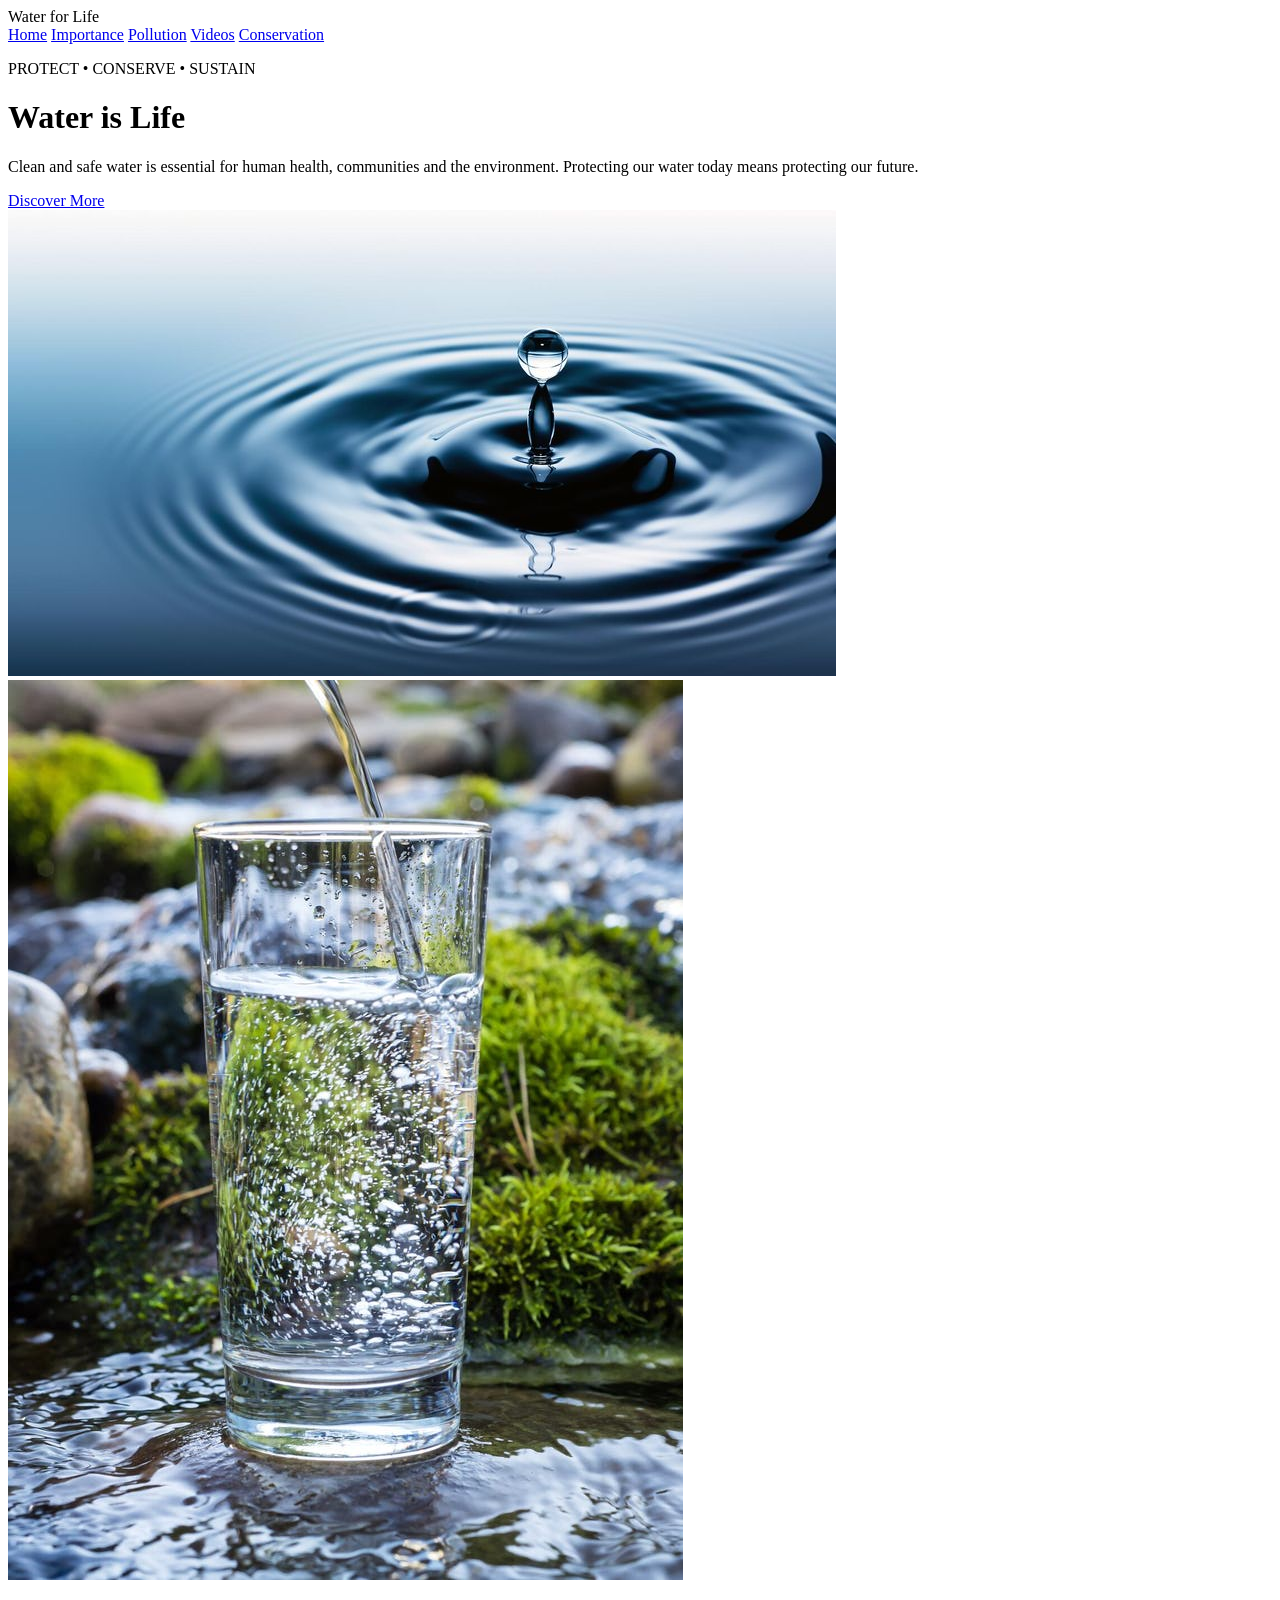
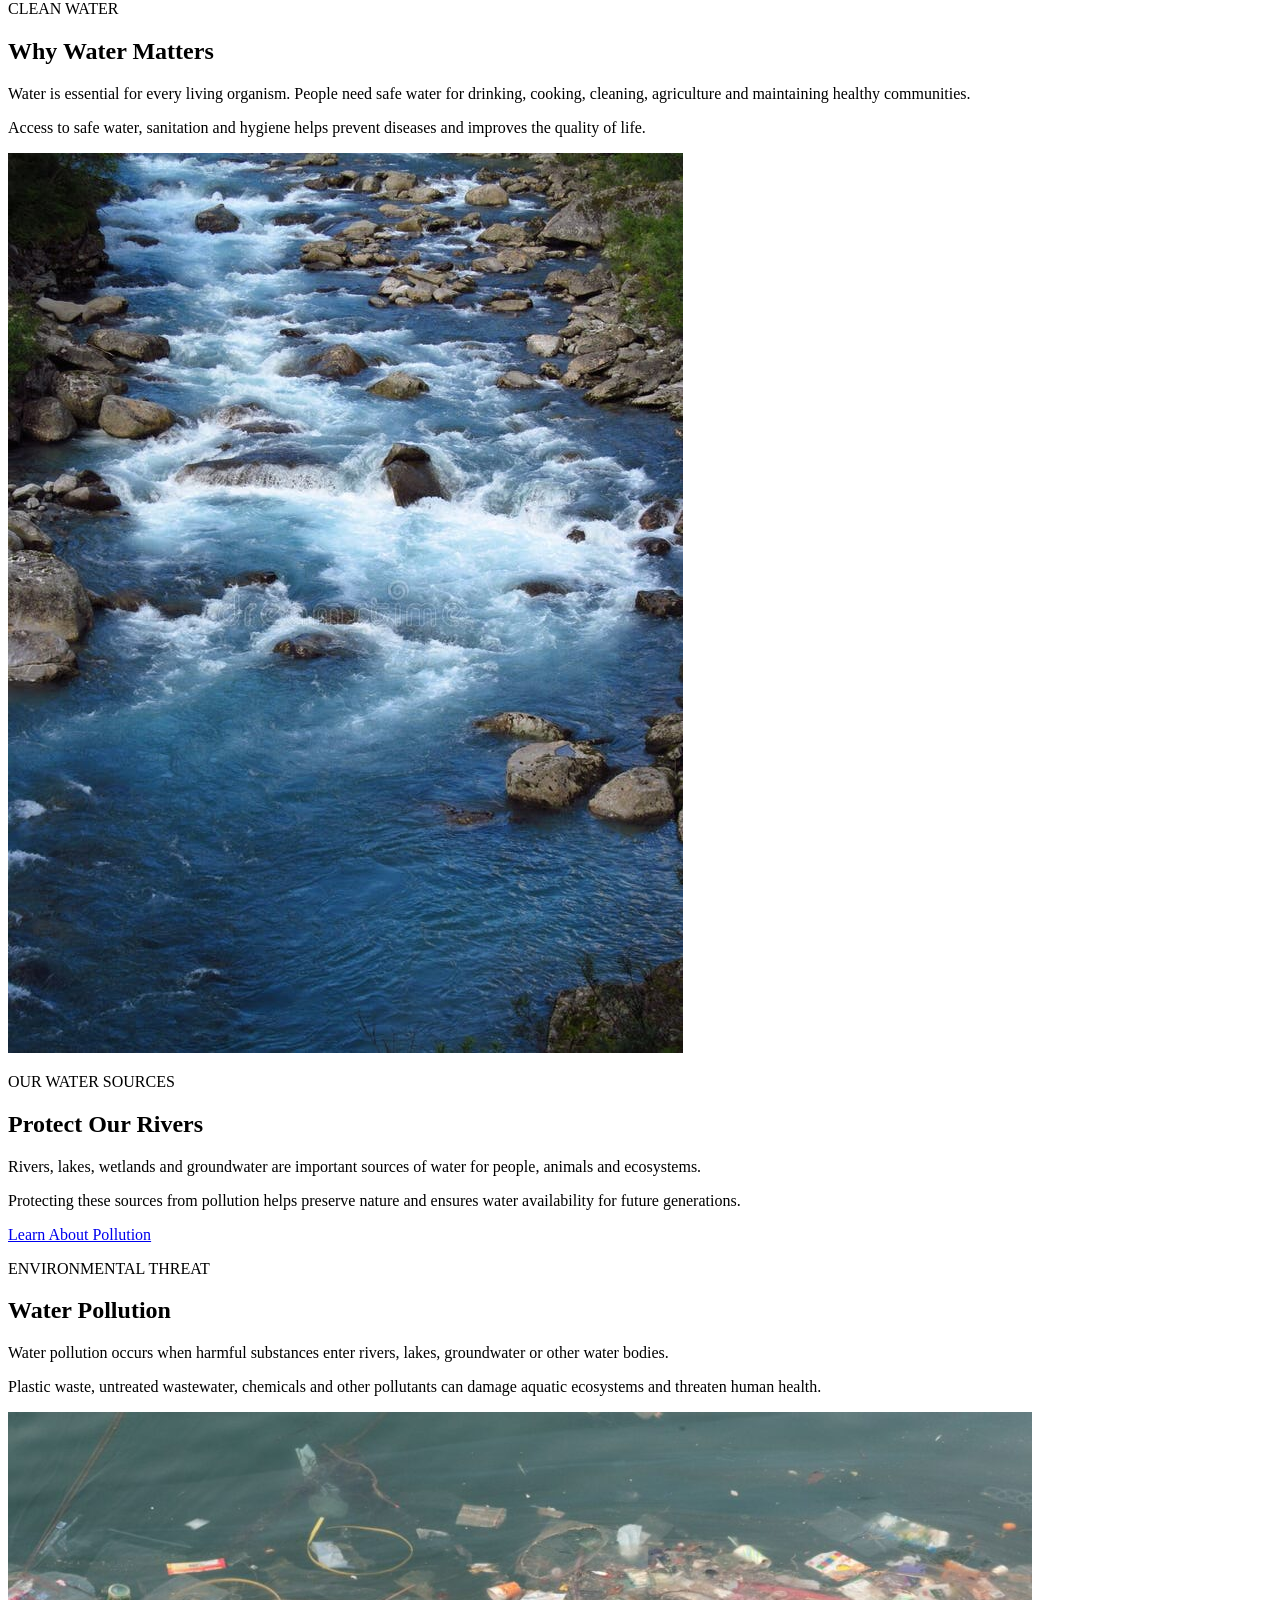
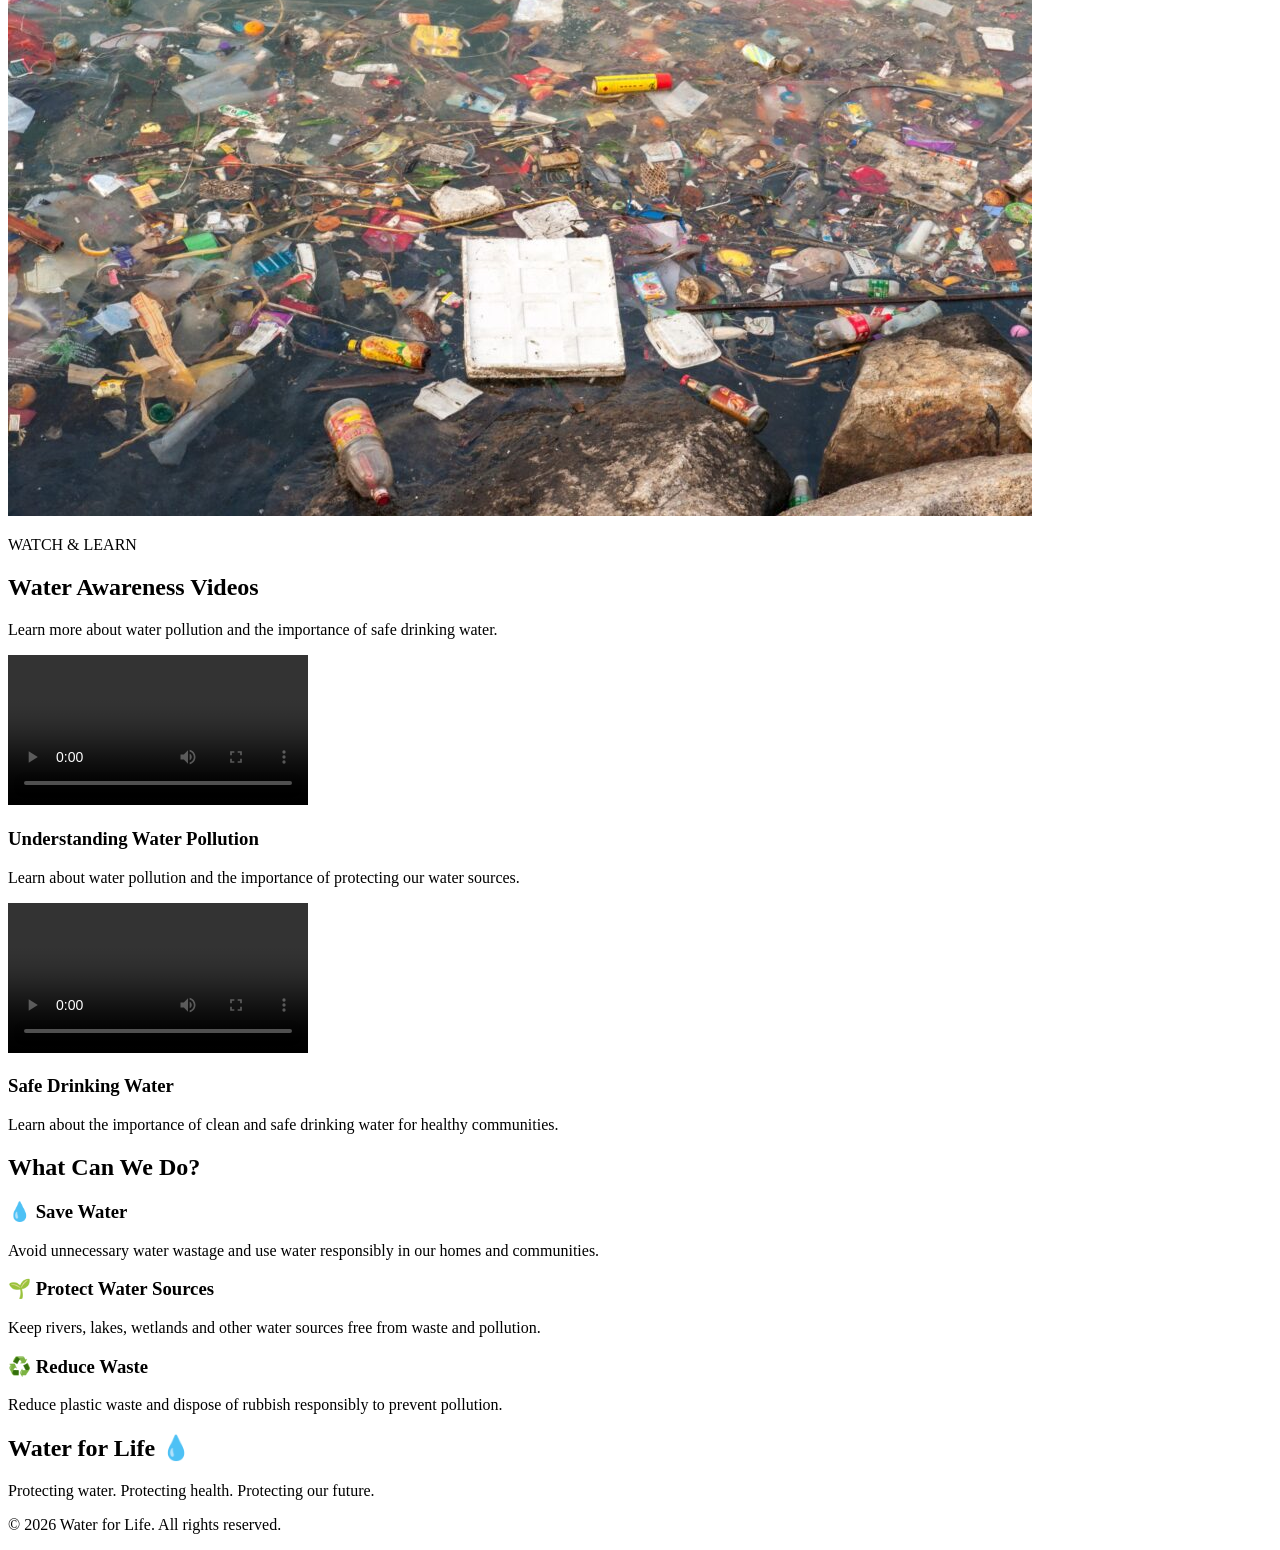
==== index.html @ c3ae172d "Rename index (1).html to index.html" ====
<!DOCTYPE html>
<html lang="en">

<head>
    <meta charset="UTF-8">
    <meta name="viewport" content="width=device-width, initial-scale=1.0">

    <title>Water for Life</title>

    <link rel="stylesheet" href="style.css">
</head>

<body>

    <!-- NAVIGATION -->
    <nav>

        <div class="logo">
             Water for Life
        </div>

        <div class="nav-links">
            <a href="#home">Home</a>
            <a href="#importance">Importance</a>
            <a href="#pollution">Pollution</a>
            <a href="#videos">Videos</a>
            <a href="#conservation">Conservation</a>
        </div>

    </nav>


    <!-- HERO SECTION -->
    <header id="home" class="hero-section">

        <div class="hero-content">

            <p class="small-title">
                PROTECT • CONSERVE • SUSTAIN
            </p>

            <h1>
                Water is Life
            </h1>

            <p>
                Clean and safe water is essential for human health,
                communities and the environment. Protecting our water
                today means protecting our future.
            </p>

            <a href="#importance" class="button">
                Discover More
            </a>

        </div>

        <img src="images/water.jpg" alt="Clean water">

    </header>


    <!-- IMPORTANCE SECTION -->
    <section id="importance" class="section">

        <div class="section-image">

            <img src="images/glass-water.jpg"
                 alt="Glass of clean drinking water">

        </div>


        <div class="section-content">

            <p class="small-title">
                CLEAN WATER
            </p>

            <h2>
                Why Water Matters
            </h2>

            <p>
                Water is essential for every living organism.
                People need safe water for drinking, cooking,
                cleaning, agriculture and maintaining healthy
                communities.
            </p>

            <p>
                Access to safe water, sanitation and hygiene
                helps prevent diseases and improves the quality
                of life.
            </p>

        </div>

    </section>


    <!-- RIVER SECTION -->
    <section id="rivers" class="section reverse">

        <div class="section-image">

            <img src="images/river-water.jpg"
                 alt="River and natural water environment">

        </div>


        <div class="section-content">

            <p class="small-title">
                OUR WATER SOURCES
            </p>

            <h2>
                Protect Our Rivers
            </h2>

            <p>
                Rivers, lakes, wetlands and groundwater are
                important sources of water for people, animals
                and ecosystems.
            </p>

            <p>
                Protecting these sources from pollution helps
                preserve nature and ensures water availability
                for future generations.
            </p>

            <a href="#pollution" class="button">
                Learn About Pollution
            </a>

        </div>

    </section>


    <!-- POLLUTION SECTION -->
    <section id="pollution" class="pollution-section">

        <div class="pollution-content">

            <p class="small-title">
                ENVIRONMENTAL THREAT
            </p>

            <h2>
                Water Pollution
            </h2>

            <p>
                Water pollution occurs when harmful substances
                enter rivers, lakes, groundwater or other water
                bodies.
            </p>

            <p>
                Plastic waste, untreated wastewater, chemicals
                and other pollutants can damage aquatic ecosystems
                and threaten human health.
            </p>

        </div>


        <img src="images/polluted-water.jpg"
             alt="Polluted water">

    </section>


    <!-- VIDEOS SECTION -->
    <section id="videos" class="videos-section">

        <div class="videos-heading">

            <p class="small-title">
                WATCH & LEARN
            </p>

            <h2>
                Water Awareness Videos
            </h2>

            <p>
                Learn more about water pollution and the importance
                of safe drinking water.
            </p>

        </div>


        <div class="video-container">


            <!-- POLLUTION VIDEO -->
            <div class="video-card">

                <video controls>
                    <source src="videos/pollution.mp4"
                            type="video/mp4">

                    Your browser does not support video playback.
                </video>

                <h3>
                    Understanding Water Pollution
                </h3>

                <p>
                    Learn about water pollution and the importance
                    of protecting our water sources.
                </p>

            </div>


            <!-- DRINKING WATER VIDEO -->
            <div class="video-card">

                <video controls>
                    <source src="videos/drinking-water.mp4"
                            type="video/mp4">

                    Your browser does not support video playback.
                </video>

                <h3>
                    Safe Drinking Water
                </h3>

                <p>
                    Learn about the importance of clean and safe
                    drinking water for healthy communities.
                </p>

            </div>


        </div>

    </section>


    <!-- CONSERVATION SECTION -->
    <section id="conservation" class="action-section">

        <h2>
            What Can We Do?
        </h2>


        <div class="action-cards">


            <div class="card">

                <h3>
                    💧 Save Water
                </h3>

                <p>
                    Avoid unnecessary water wastage and use water
                    responsibly in our homes and communities.
                </p>

            </div>


            <div class="card">

                <h3>
                    🌱 Protect Water Sources
                </h3>

                <p>
                    Keep rivers, lakes, wetlands and other water
                    sources free from waste and pollution.
                </p>

            </div>


            <div class="card">

                <h3>
                    ♻️ Reduce Waste
                </h3>

                <p>
                    Reduce plastic waste and dispose of rubbish
                    responsibly to prevent pollution.
                </p>

            </div>


        </div>

    </section>


    <!-- FOOTER -->
    <footer>

        <h2>
            Water for Life 💧
        </h2>

        <p>
            Protecting water. Protecting health.
            Protecting our future.
        </p>

        <p class="copyright">
            © 2026 Water for Life. All rights reserved.
        </p>

    </footer>


</body>

</html>
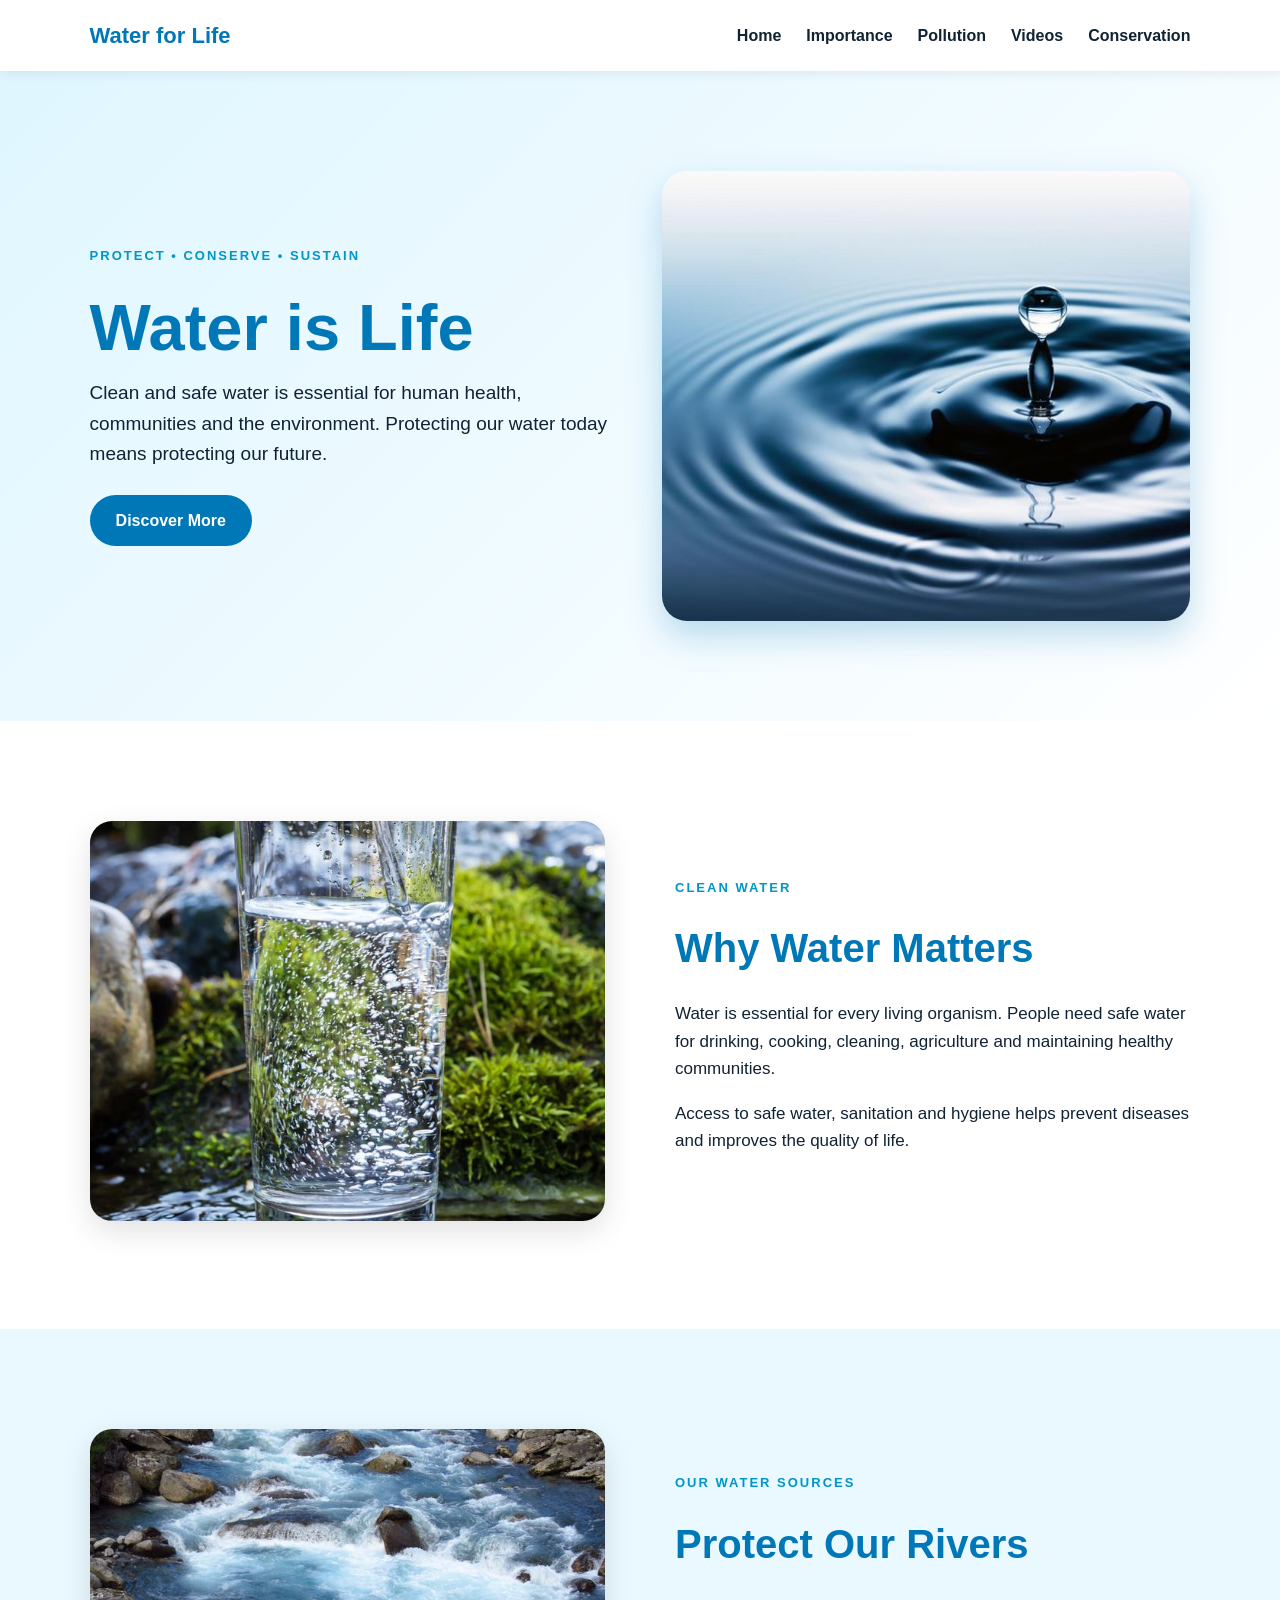
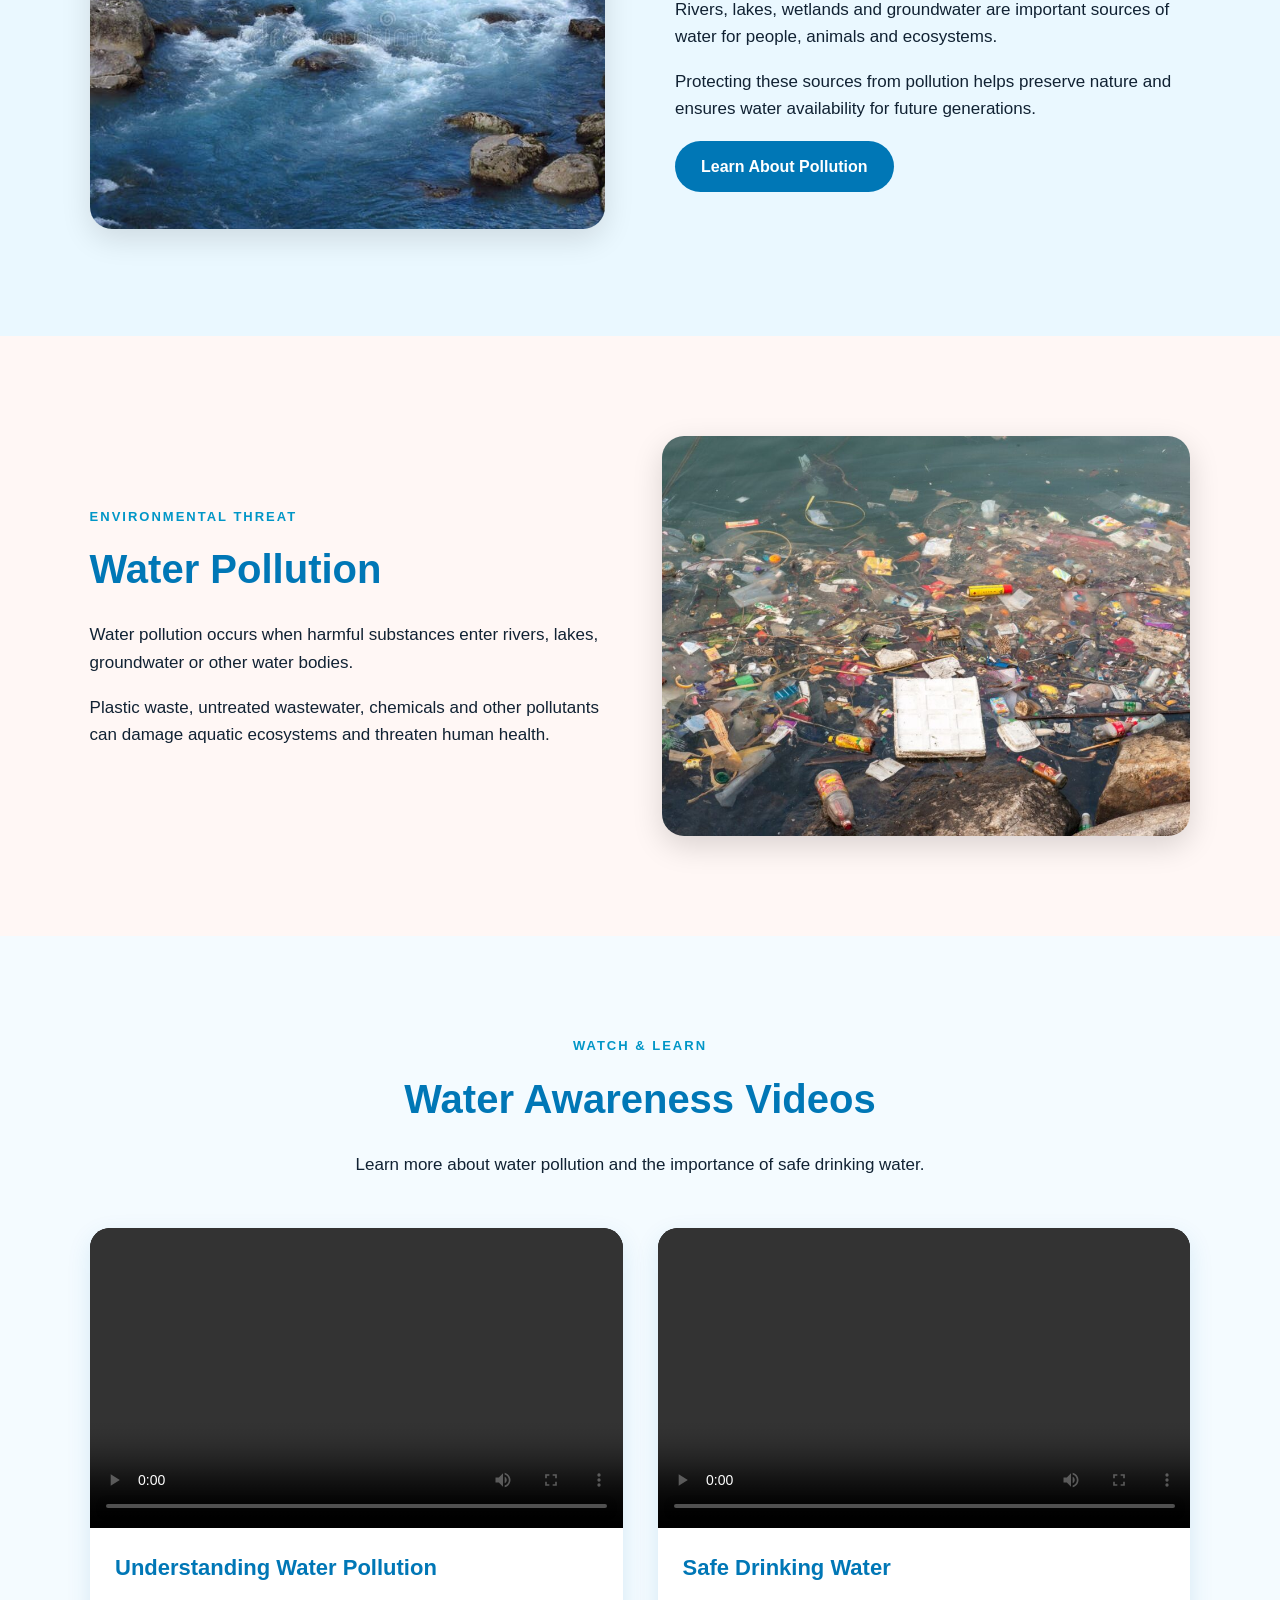
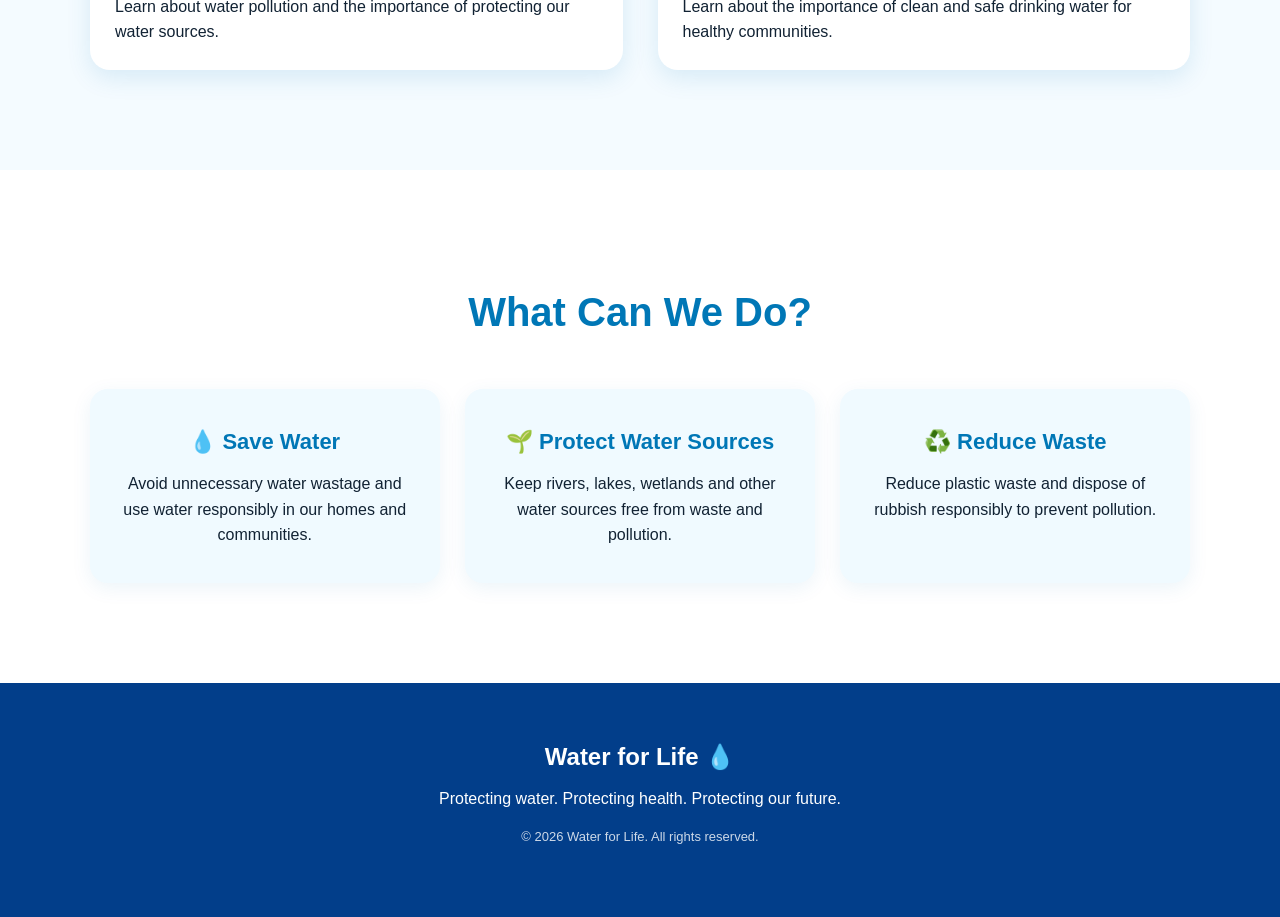
==== commit 4063a74a: "Add Google site verification meta tag" ====
--- a/index.html
+++ b/index.html
@@ -5,6 +5,7 @@
     <meta charset="UTF-8">
     <meta name="viewport" content="width=device-width, initial-scale=1.0">
 
+    <meta name="google-site-verification" content="k9Ho4WY123_rTSNJKmMlirwRYXg8tnQwwfn32Qo4jzc" />
     <title>Water for Life</title>
 
     <link rel="stylesheet" href="style.css">
--- a/style.css
+++ b/style.css
@@ -0,0 +1,435 @@
+/* ==============================
+   WATER FOR LIFE - MAIN STYLES
+   ============================== */
+
+* {
+    margin: 0;
+    padding: 0;
+    box-sizing: border-box;
+}
+
+html {
+    scroll-behavior: smooth;
+}
+
+body {
+    font-family: Arial, Helvetica, sans-serif;
+    line-height: 1.6;
+    color: #123;
+    background: black;
+}
+
+
+/* ==============================
+   NAVIGATION
+   ============================== */
+
+nav {
+    display: flex;
+    justify-content: space-between;
+    align-items: center;
+    padding: 18px 7%;
+    background: white;
+    position: sticky;
+    top: 0;
+    z-index: 1000;
+    box-shadow: 0 2px 12px rgba(0, 0, 0, 0.08);
+}
+
+.logo {
+    font-size: 22px;
+    font-weight: bold;
+    color: #0077b6;
+}
+
+.nav-links {
+    display: flex;
+    gap: 25px;
+}
+
+.nav-links a {
+    text-decoration: none;
+    color: #123;
+    font-weight: 600;
+    transition: 0.3s;
+}
+
+.nav-links a:hover {
+    color: #0077b6;
+}
+
+
+/* ==============================
+   HERO SECTION
+   ============================== */
+
+.hero-section {
+    min-height: 650px;
+    display: flex;
+    align-items: center;
+    justify-content: space-between;
+    gap: 50px;
+    padding: 70px 7%;
+    background: linear-gradient(135deg, #dff6ff, #ffffff);
+}
+
+.hero-content {
+    flex: 1;
+}
+
+.hero-content h1 {
+    font-size: 65px;
+    line-height: 1.1;
+    color: #0077b6;
+    margin: 15px 0;
+}
+
+.hero-content p {
+    font-size: 19px;
+    max-width: 600px;
+    margin-bottom: 25px;
+}
+
+.small-title {
+    color: #0096c7;
+    font-size: 13px !important;
+    font-weight: bold;
+    letter-spacing: 2px;
+}
+
+
+/* Hero Image */
+
+.hero-section > img {
+    width: 48%;
+    height: 450px;
+    object-fit: cover;
+    border-radius: 25px;
+    box-shadow: 0 15px 35px rgba(0, 119, 182, 0.25);
+}
+
+
+/* ==============================
+   BUTTONS
+   ============================== */
+
+.button {
+    display: inline-block;
+    padding: 13px 26px;
+    background: #0077b6;
+    color: white;
+    text-decoration: none;
+    border-radius: 30px;
+    font-weight: bold;
+    transition: 0.3s;
+}
+
+.button:hover {
+    background: #005f8f;
+    transform: translateY(-2px);
+}
+
+
+/* ==============================
+   GENERAL SECTIONS
+   ============================== */
+
+.section {
+    display: flex;
+    align-items: center;
+    gap: 70px;
+    padding: 100px 7%;
+    background: white;
+}
+
+.section.reverse {
+    background: #eaf8ff;
+}
+
+.section-image {
+    flex: 1;
+}
+
+.section-image img {
+    width: 100%;
+    height: 400px;
+    object-fit: cover;
+    border-radius: 22px;
+    box-shadow: 0 10px 30px rgba(0, 0, 0, 0.12);
+}
+
+.section-content {
+    flex: 1;
+}
+
+.section-content h2,
+.pollution-content h2,
+.action-section h2,
+.videos-heading h2 {
+    font-size: 40px;
+    color: #0077b6;
+    margin: 10px 0 20px;
+}
+
+.section-content p {
+    font-size: 17px;
+    margin-bottom: 18px;
+}
+
+
+/* ==============================
+   POLLUTION SECTION
+   ============================== */
+
+.pollution-section {
+    display: flex;
+    align-items: center;
+    gap: 60px;
+    padding: 100px 7%;
+    background: #fff7f5;
+}
+
+.pollution-content {
+    flex: 1;
+}
+
+.pollution-content p:not(.small-title) {
+    font-size: 17px;
+    margin-bottom: 18px;
+}
+
+.pollution-section > img {
+    width: 48%;
+    height: 400px;
+    object-fit: cover;
+    border-radius: 22px;
+    box-shadow: 0 10px 30px rgba(0, 0, 0, 0.15);
+}
+
+
+/* ==============================
+   VIDEOS SECTION
+   ============================== */
+
+.videos-section {
+    padding: 100px 7%;
+    background: #f4fbff;
+}
+
+.videos-heading {
+    text-align: center;
+    max-width: 700px;
+    margin: 0 auto 50px;
+}
+
+.videos-heading p:not(.small-title) {
+    font-size: 17px;
+}
+
+.video-container {
+    display: grid;
+    grid-template-columns: repeat(2, 1fr);
+    gap: 35px;
+    max-width: 1100px;
+    margin: auto;
+}
+
+.video-card {
+    background: white;
+    border-radius: 20px;
+    overflow: hidden;
+    box-shadow: 0 8px 25px rgba(0, 119, 182, 0.12);
+    transition: 0.3s;
+}
+
+.video-card:hover {
+    transform: translateY(-6px);
+    box-shadow: 0 15px 35px rgba(0, 119, 182, 0.18);
+}
+
+.video-card video {
+    width: 100%;
+    height: 300px;
+    display: block;
+    object-fit: cover;
+    background: #000;
+}
+
+.video-card h3 {
+    color: #0077b6;
+    font-size: 22px;
+    padding: 22px 25px 8px;
+}
+
+.video-card p {
+    padding: 0 25px 25px;
+    font-size: 16px;
+}
+
+
+/* ==============================
+   CONSERVATION / ACTION SECTION
+   ============================== */
+
+.action-section {
+    padding: 100px 7%;
+    text-align: center;
+    background: white;
+}
+
+.action-section h2 {
+    margin-bottom: 45px;
+}
+
+.action-cards {
+    display: grid;
+    grid-template-columns: repeat(3, 1fr);
+    gap: 25px;
+}
+
+.card {
+    padding: 35px 25px;
+    background: #f0faff;
+    border-radius: 18px;
+    transition: 0.3s;
+    box-shadow: 0 5px 20px rgba(0, 119, 182, 0.08);
+}
+
+.card:hover {
+    transform: translateY(-8px);
+    box-shadow: 0 12px 25px rgba(0, 119, 182, 0.15);
+}
+
+.card h3 {
+    color: #0077b6;
+    font-size: 22px;
+    margin-bottom: 12px;
+}
+
+.card p {
+    font-size: 16px;
+}
+
+
+/* ==============================
+   FOOTER
+   ============================== */
+
+footer {
+    text-align: center;
+    padding: 55px 20px;
+    background: #023e8a;
+    color: white;
+}
+
+footer h2 {
+    margin-bottom: 10px;
+}
+
+footer p {
+    margin-bottom: 15px;
+}
+
+.copyright {
+    font-size: 13px;
+    opacity: 0.8;
+}
+
+
+/* ==============================
+   MOBILE PHONE DESIGN
+   ============================== */
+
+@media (max-width: 768px) {
+
+    /* Navigation */
+
+    nav {
+        flex-direction: column;
+        gap: 15px;
+        padding: 15px;
+    }
+
+    .nav-links {
+        gap: 12px;
+        flex-wrap: wrap;
+        justify-content: center;
+    }
+
+    .nav-links a {
+        font-size: 14px;
+    }
+
+
+    /* Sections */
+
+    .hero-section,
+    .section,
+    .pollution-section {
+        flex-direction: column;
+        padding: 60px 6%;
+        gap: 35px;
+    }
+
+
+    /* Hero */
+
+    .hero-content h1 {
+        font-size: 48px;
+    }
+
+    .hero-content p {
+        font-size: 17px;
+    }
+
+    .hero-section > img,
+    .pollution-section > img {
+        width: 100%;
+        height: 300px;
+    }
+
+
+    /* General Sections */
+
+    .section-image,
+    .section-content {
+        width: 100%;
+    }
+
+    .section-image img {
+        height: 300px;
+    }
+
+
+    /* Headings */
+
+    .section-content h2,
+    .pollution-content h2,
+    .action-section h2,
+    .videos-heading h2 {
+        font-size: 32px;
+    }
+
+
+    /* Videos */
+
+    .videos-section {
+        padding: 70px 6%;
+    }
+
+    .video-container {
+        grid-template-columns: 1fr;
+    }
+
+    .video-card video {
+        height: 250px;
+    }
+
+
+    /* Action Cards */
+
+    .action-cards {
+        grid-template-columns: 1fr;
+    }
+
+}
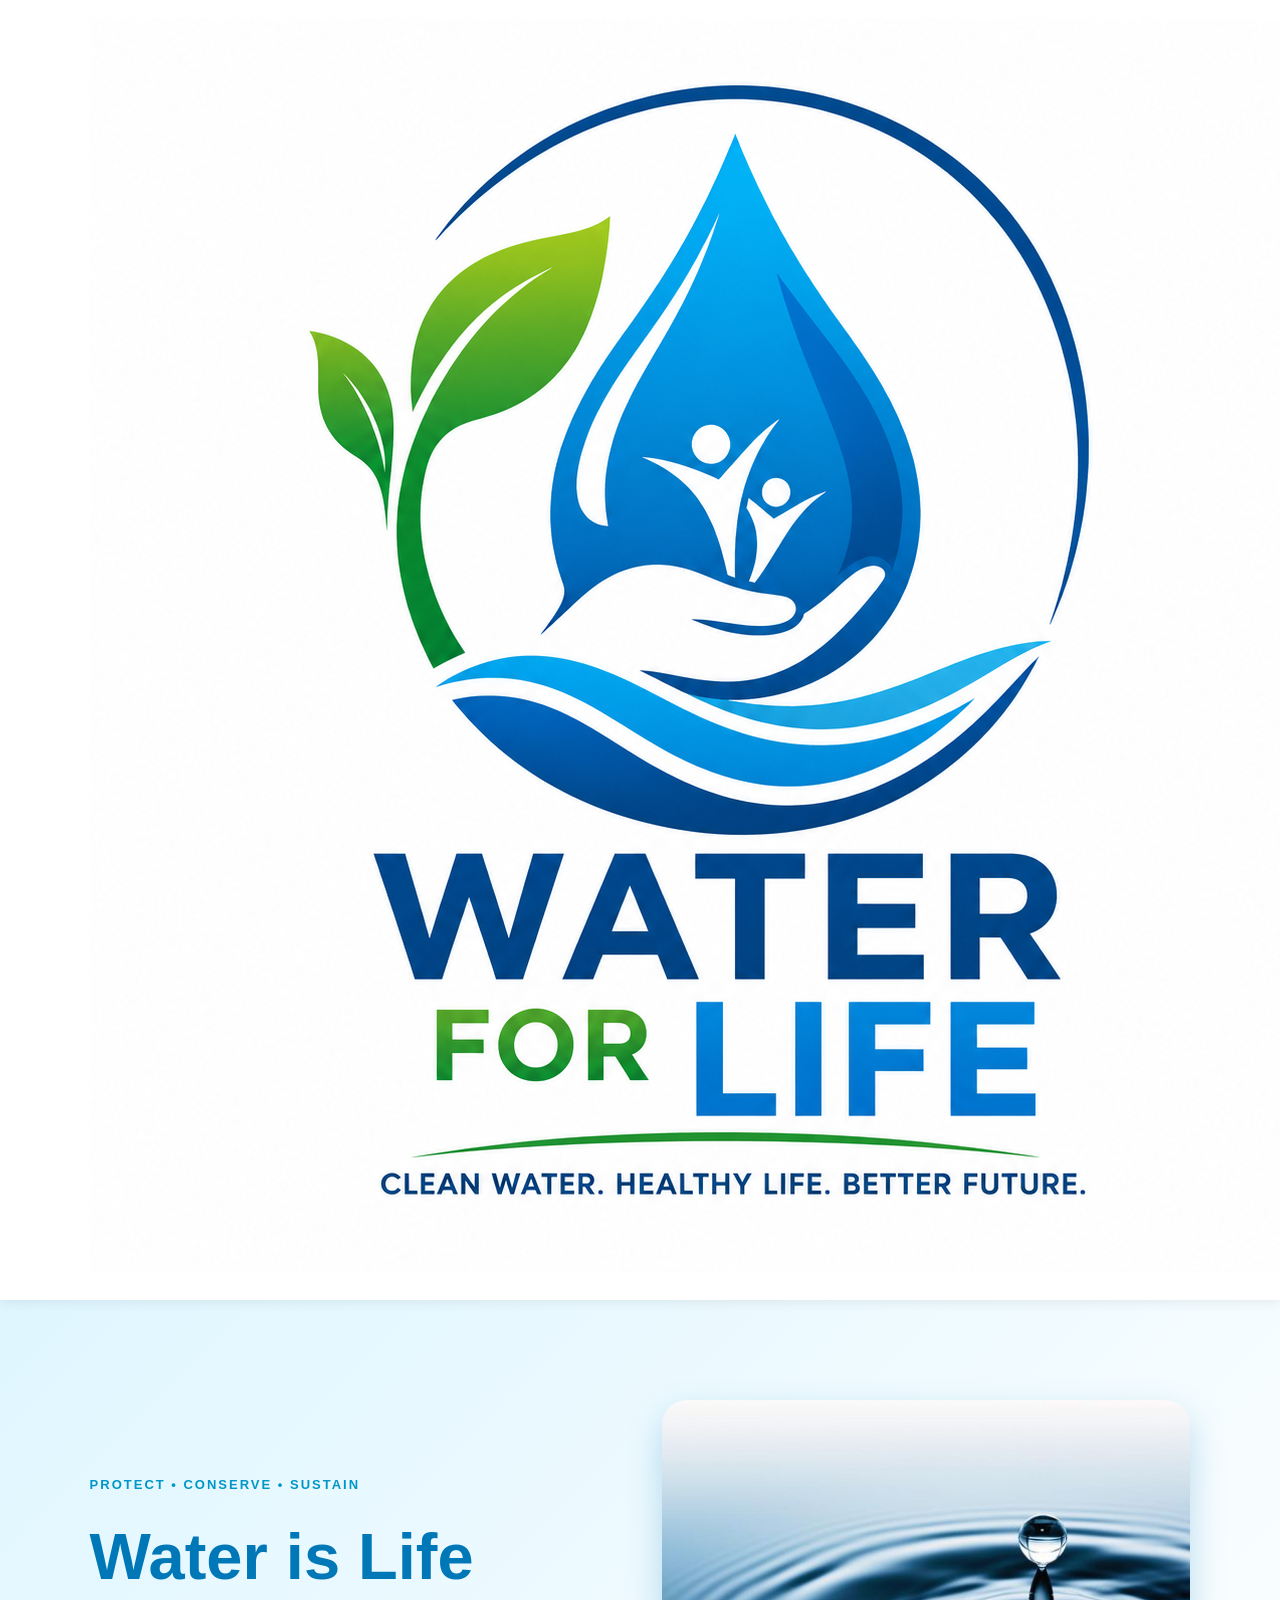
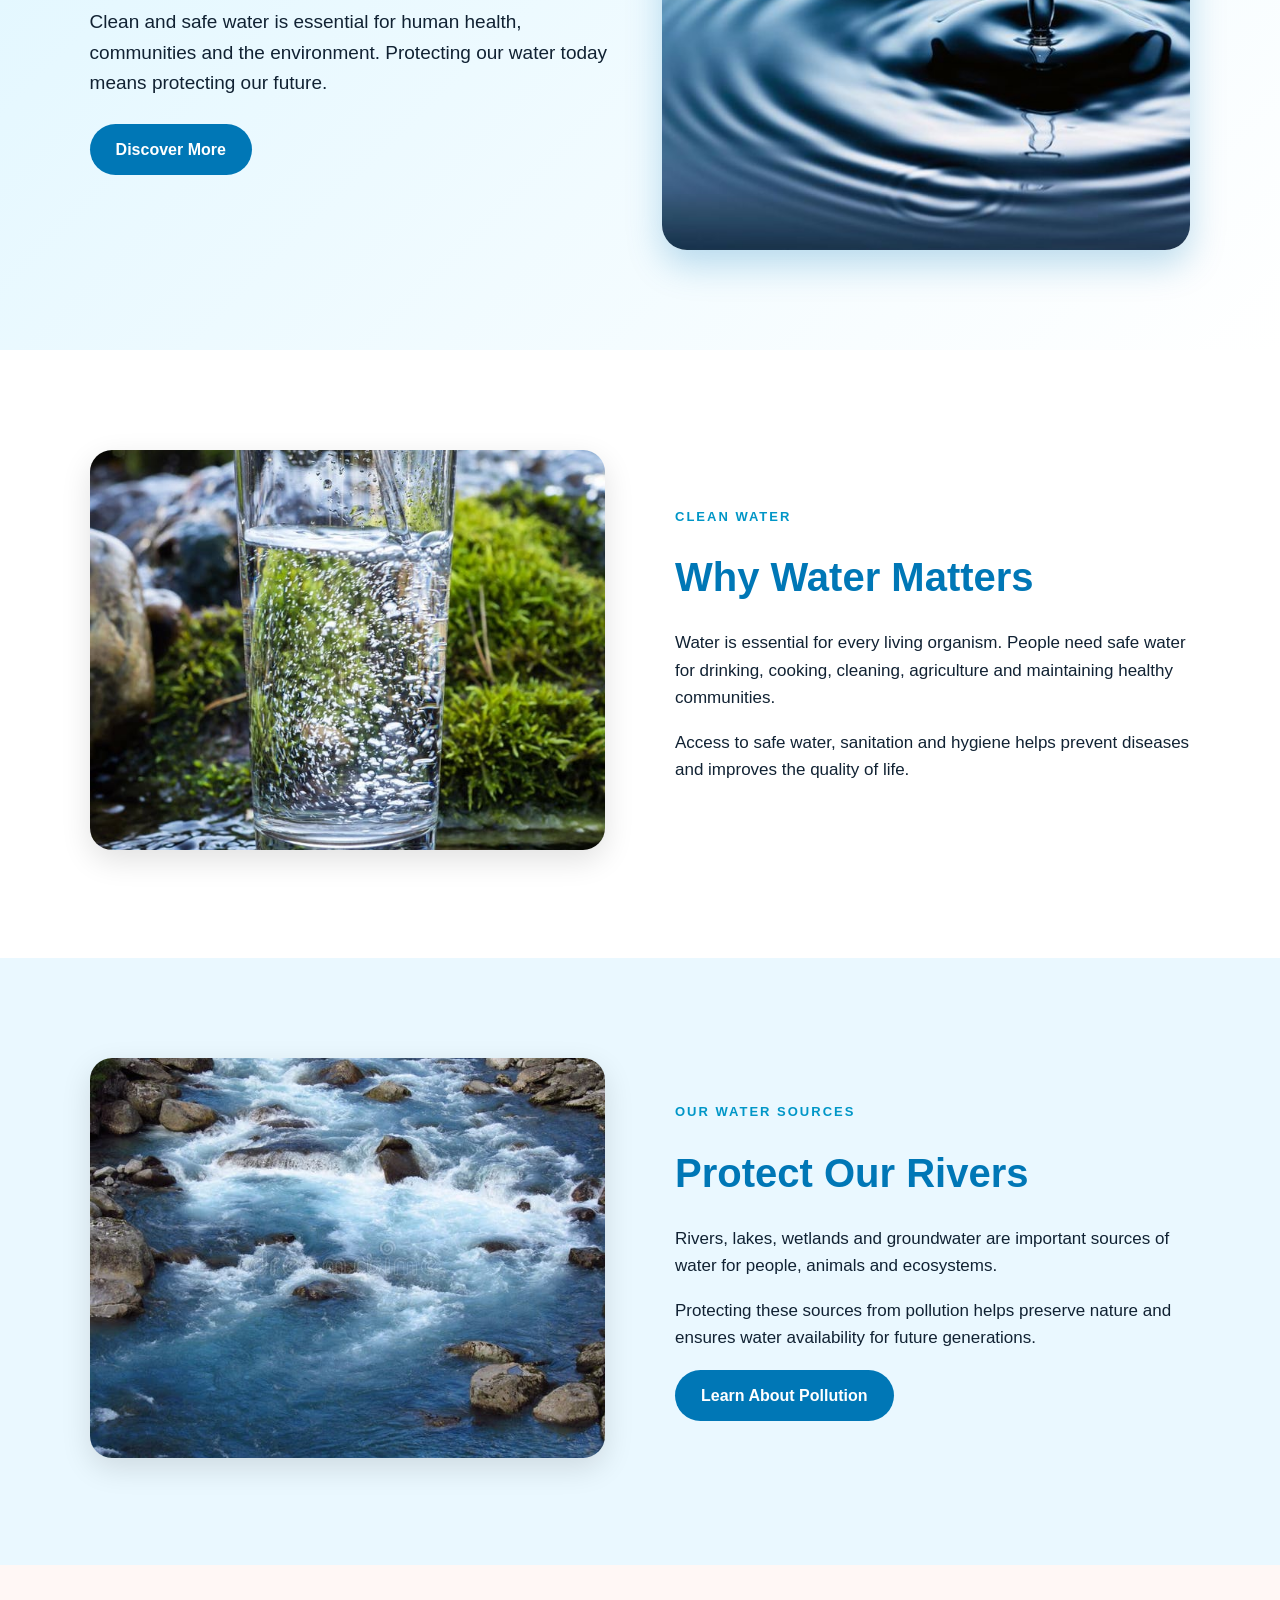
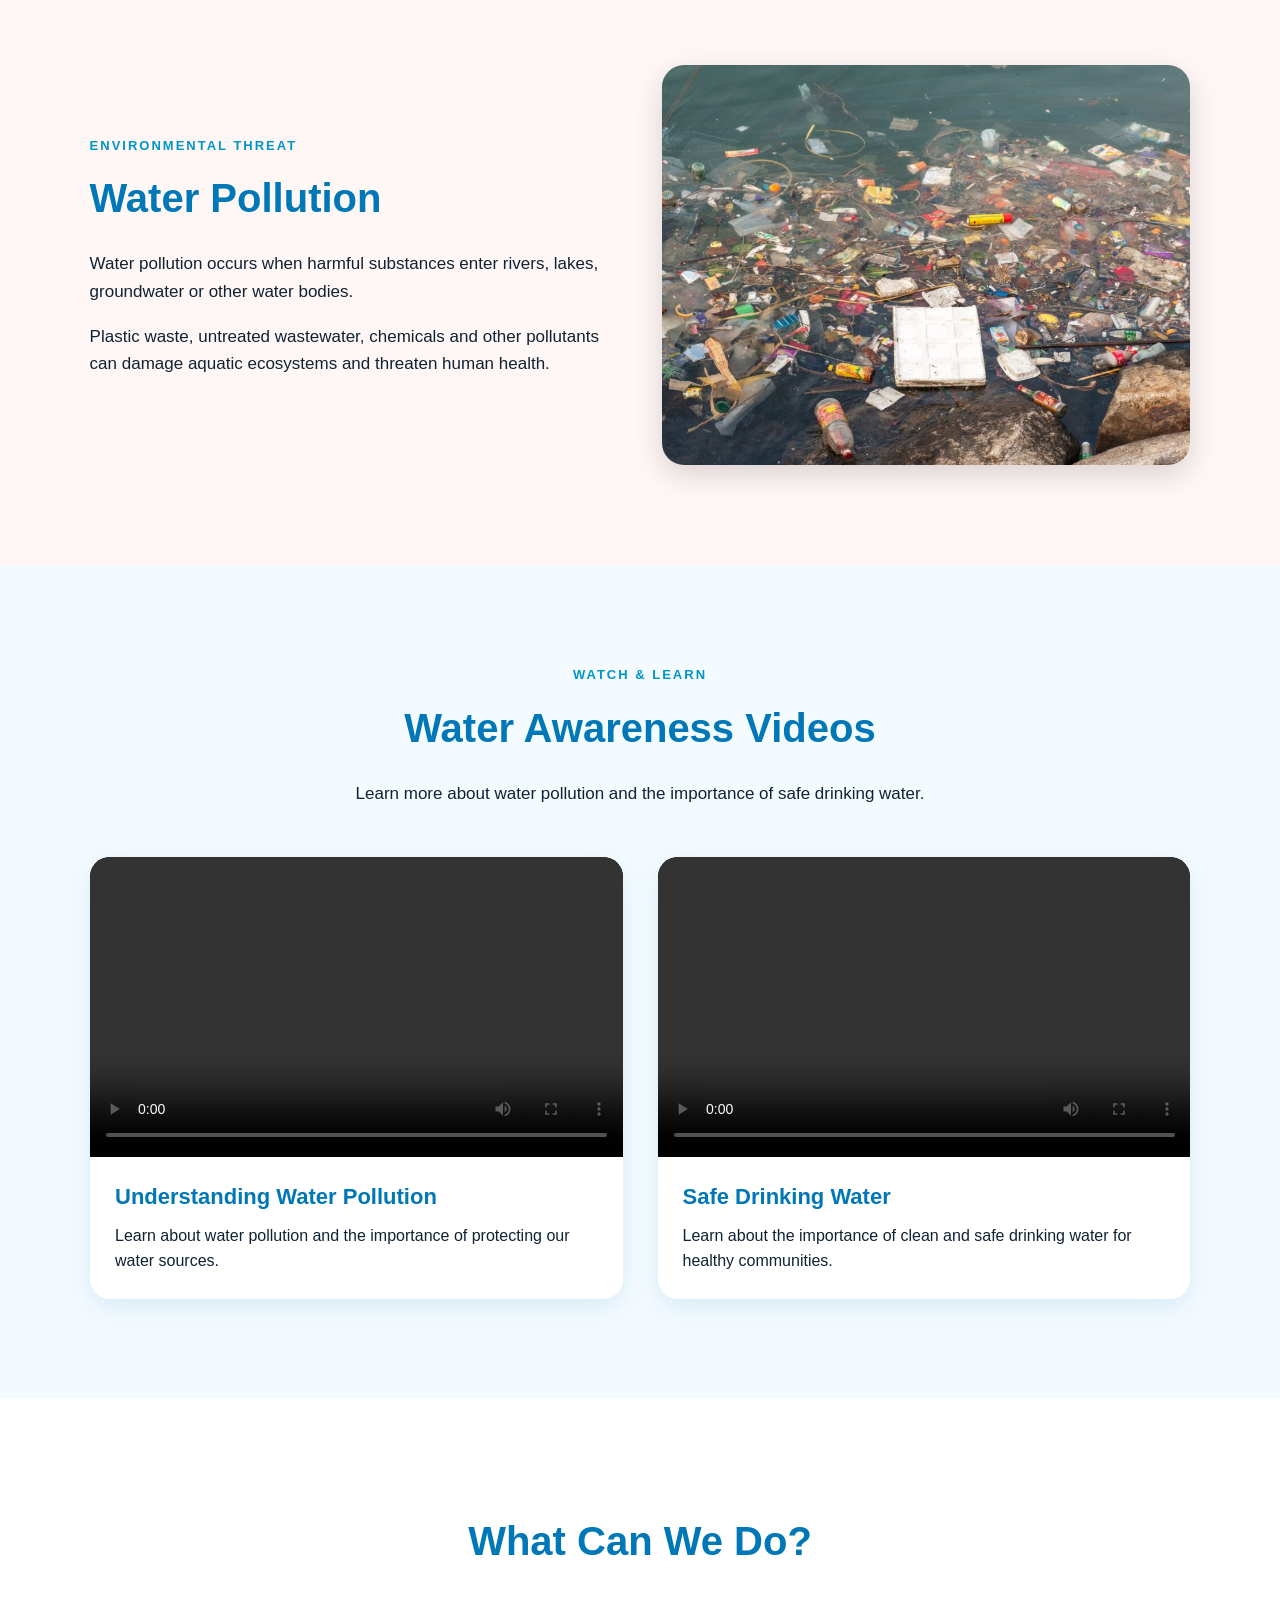
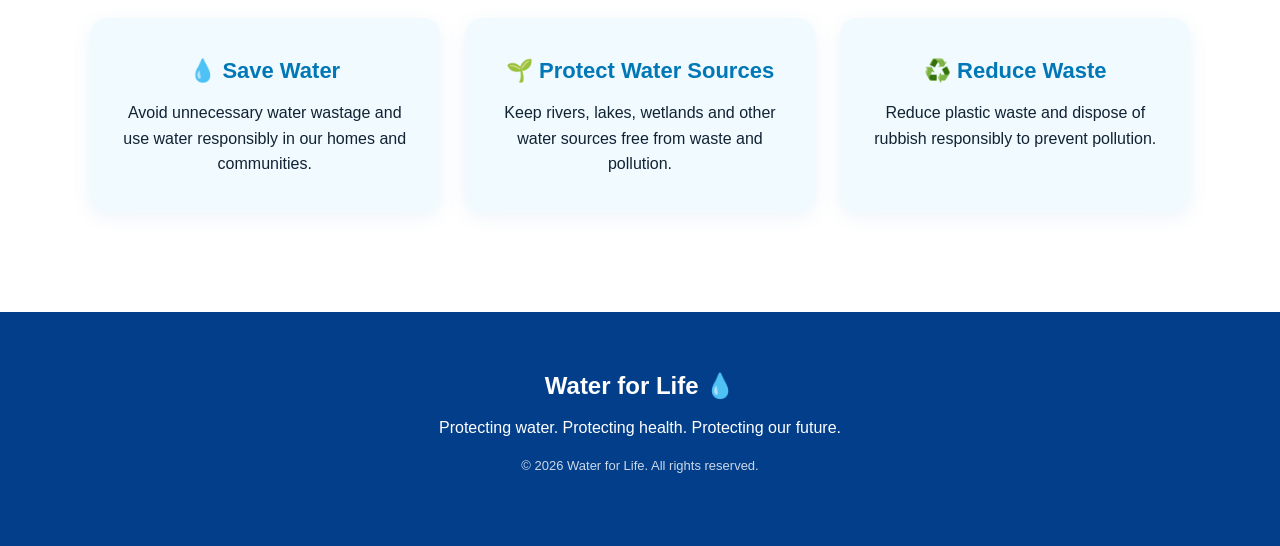
==== commit faa22bda: "Replace text logo with image logo" ====
--- a/index.html
+++ b/index.html
@@ -5,8 +5,22 @@
     <meta charset="UTF-8">
     <meta name="viewport" content="width=device-width, initial-scale=1.0">
 
-    <meta name="google-site-verification" content="k9Ho4WY123_rTSNJKmMlirwRYXg8tnQwwfn32Qo4jzc" />
-    <title>Water for Life</title>
+   
+<meta name="google-site-verification" content="k9Ho4WY123_rTSNJKmMlirwRYXg8tnQwwfn32Qo4jzc" />
+   
+    <meta name="description" content="Water for Life promotes clean water, safe drinking water, water conservation, pollution prevention and healthy communities.">
+<meta name="keywords" content="clean water, safe drinking water, water conservation, water pollution, water quality, Uganda">
+<meta name="author" content="Water for Life">
+
+    <link rel="canonical" href="https://kinjuaga.github.io/water-for-life/">
+   
+    <meta property="og:title" content="Water for Life">
+<meta property="og:description" content="Learn about clean water, safe drinking water, water conservation and water pollution prevention.">
+<meta property="og:url" content="https://kinjuaga.github.io/water-for-life/">
+<meta property="og:type" content="website">
+    
+    <title>Water for Life Uganda | Clean Water & Water Conservation</title>
+
 
     <link rel="stylesheet" href="style.css">
 </head>
@@ -17,7 +31,7 @@
     <nav>
 
         <div class="logo">
-             Water for Life
+    <img src="images/Water-logo.png" alt="Water for Life logo">
         </div>
 
         <div class="nav-links">
--- a/style.css
+++ b/style.css
@@ -432,4 +432,23 @@
         grid-template-columns: 1fr;
     }
 
-}
+
+   /* MOBILE NAVIGATION */
+@media (max-width: 768px) {
+    nav {
+        flex-direction: column;
+        padding: 15px 4%;
+        gap: 10px;
+    }
+
+    .nav-links {
+        display: flex;
+        flex-wrap: wrap;
+        justify-content: center;
+        gap: 10px;
+    }
+
+    .nav-links a {
+        font-size: 14px;
+    }
+}
